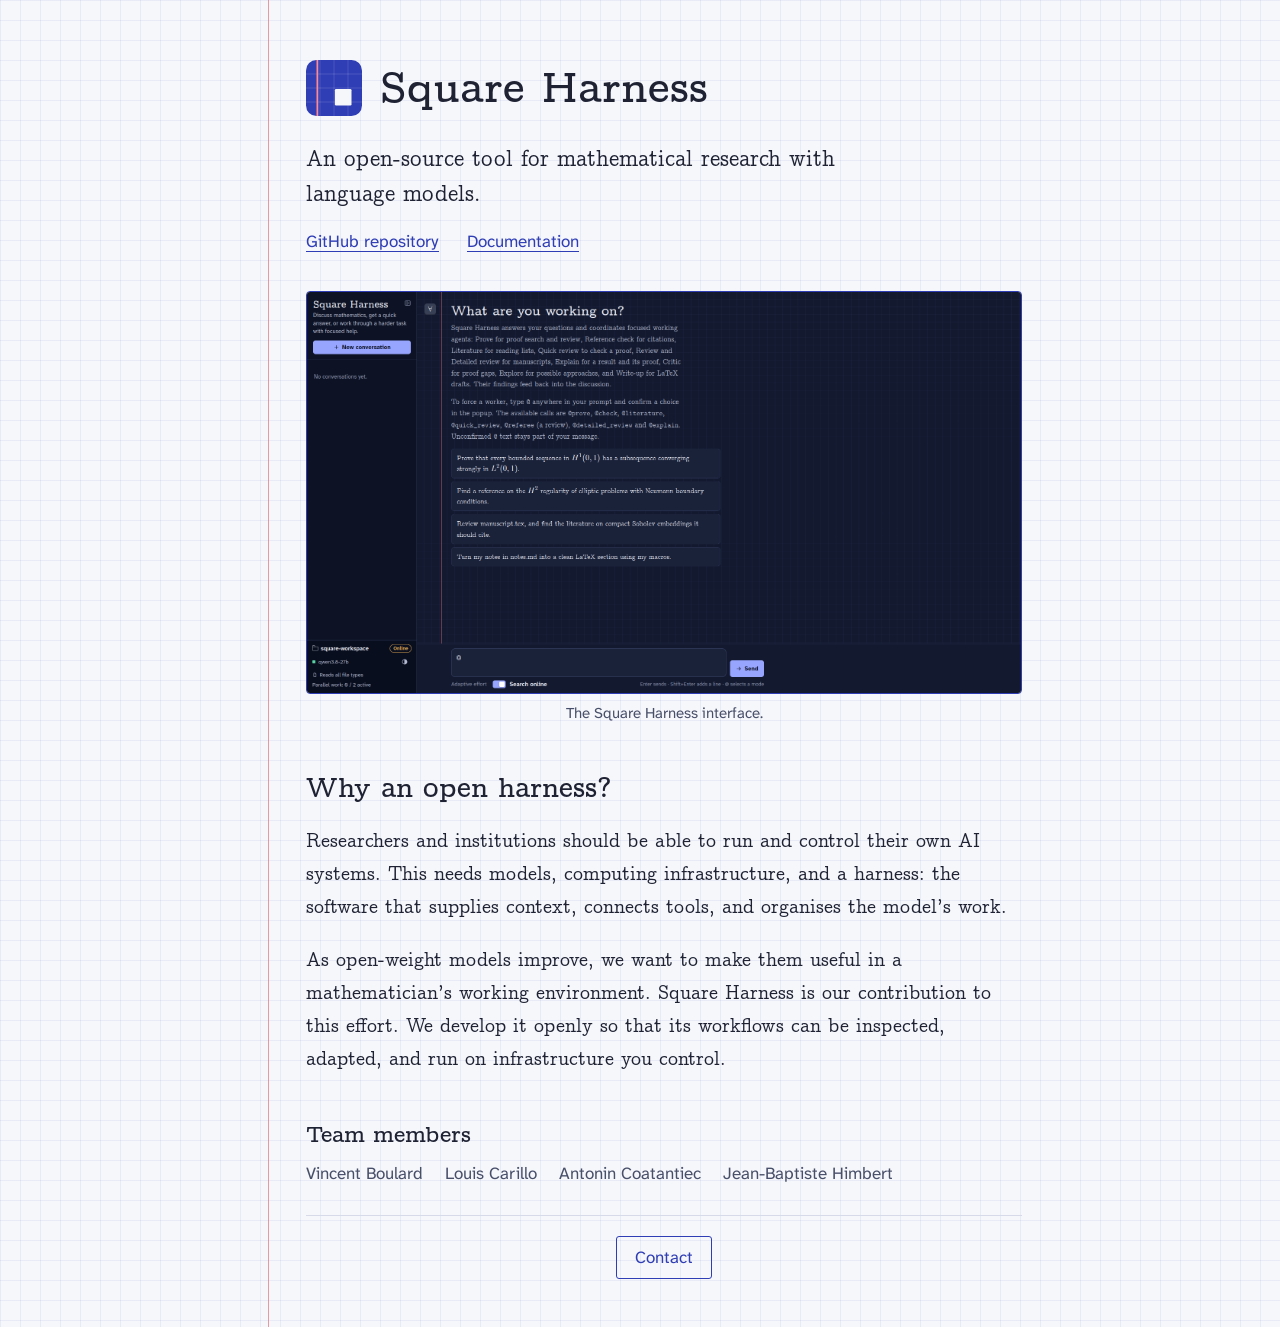
==== index.html @ 9dc06108 "Center the screenshot caption and contact button" ====
<!doctype html>
<html lang="en">
<head>
  <meta charset="utf-8">
  <meta name="viewport" content="width=device-width, initial-scale=1">
  <title>Square Harness | Open-source AI tools for mathematical research</title>
  <meta name="description" content="Square Harness is an open-source tool for mathematical research with language models, built for researchers who want to run and control their own AI systems.">
  <link rel="canonical" href="https://square-harness.github.io/">
  <meta name="robots" content="index, follow, max-image-preview:large">
  <meta name="color-scheme" content="light dark">
  <meta name="theme-color" content="#f6f7fb" media="(prefers-color-scheme: light)">
  <meta name="theme-color" content="#1a2033" media="(prefers-color-scheme: dark)">
  <link rel="icon" href="/assets/icon.svg" type="image/svg+xml">
  <link rel="icon" href="/assets/icon-192.png" type="image/png" sizes="192x192">
  <link rel="apple-touch-icon" href="/assets/apple-touch-icon.png">
  <link rel="preload" href="/assets/fonts/square-concrete-regular.woff2" as="font" type="font/woff2" crossorigin>
  <link rel="stylesheet" href="/style.css?v=20261031-centered-details">
  <script src="/contact.js?v=20261031-contact-dialog" defer></script>
  <meta property="og:type" content="website">
  <meta property="og:site_name" content="Square Harness">
  <meta property="og:title" content="Square Harness">
  <meta property="og:description" content="An open-source tool for mathematical research with language models. AI systems that researchers can run and control themselves.">
  <meta property="og:url" content="https://square-harness.github.io/">
  <meta property="og:image" content="https://square-harness.github.io/assets/icon-512.png">
  <meta property="og:image:width" content="512">
  <meta property="og:image:height" content="512">
  <meta property="og:image:alt" content="Square Harness notebook logo">
  <meta name="twitter:card" content="summary">
  <meta name="twitter:title" content="Square Harness">
  <meta name="twitter:description" content="An open-source tool for mathematical research with language models.">
  <meta name="twitter:image" content="https://square-harness.github.io/assets/icon-512.png">
  <meta name="twitter:image:alt" content="Square Harness notebook logo">
  <script type="application/ld+json">
  {
    "@context": "https://schema.org",
    "@graph": [
      {
        "@type": "WebSite",
        "@id": "https://square-harness.github.io/#website",
        "name": "Square Harness",
        "alternateName": "Square-Harness",
        "url": "https://square-harness.github.io/",
        "description": "An open-source tool for mathematical research with language models.",
        "inLanguage": "en",
        "publisher": { "@id": "https://square-harness.github.io/#organization" },
        "about": { "@id": "https://square-harness.github.io/#software" }
      },
      {
        "@type": "Organization",
        "@id": "https://square-harness.github.io/#organization",
        "name": "Square Harness",
        "url": "https://square-harness.github.io/",
        "logo": "https://square-harness.github.io/assets/icon-512.png",
        "sameAs": ["https://github.com/Square-Harness"]
      },
      {
        "@type": "SoftwareSourceCode",
        "@id": "https://square-harness.github.io/#software",
        "name": "Square Harness",
        "description": "An open-source harness for mathematical research with language models.",
        "url": "https://github.com/Square-Harness/Square-Harness",
        "codeRepository": "https://github.com/Square-Harness/Square-Harness",
        "programmingLanguage": "Python",
        "license": "https://www.apache.org/licenses/LICENSE-2.0"
      }
    ]
  }
  </script>
</head>
<body>
  <main class="page">
    <header>
      <img class="logo" src="/assets/icon.svg" alt="" width="56" height="56">
      <h1>Square Harness</h1>
    </header>
    <p class="intro">An open-source tool for mathematical research with language models.</p>
    <nav aria-label="Project links">
      <a href="https://github.com/Square-Harness/Square-Harness">GitHub repository</a>
      <a href="https://github.com/Square-Harness/Square-Harness/blob/main/docs/usage.md">Documentation</a>
    </nav>
    <figure class="interface">
      <a href="/assets/interface.png" aria-label="View the Square Harness interface at full size">
        <img src="/assets/interface.png" alt="Square Harness interface, with a conversation sidebar, mathematical prompt examples, and a message editor." width="1872" height="1053" style="display: block; max-width: 100%; height: auto;" decoding="async">
      </a>
      <figcaption>The Square Harness interface.</figcaption>
    </figure>
    <section aria-labelledby="why">
      <h2 id="why">Why an open harness?</h2>
      <p>Researchers and institutions should be able to run and control their own AI systems. This needs models, computing infrastructure, and a harness: the software that supplies context, connects tools, and organises the model’s work.</p>
      <p>As open-weight models improve, we want to make them useful in a mathematician’s working environment. Square Harness is our contribution to this effort. We develop it openly so that its workflows can be inspected, adapted, and run on infrastructure you control.</p>
    </section>
    <section class="team" aria-labelledby="team-title">
      <h2 id="team-title">Team members</h2>
      <div class="members">
        <a href="https://vincentboulard.fr/">Vincent Boulard</a>
        <a href="https://louiscarillo.github.io/">Louis Carillo</a>
        <a href="https://antonincoatantiec.github.io/">Antonin Coatantiec</a>
        <a href="https://jb-himbert.github.io/">Jean-Baptiste Himbert</a>
      </div>
    </section>
    <footer class="project-footer" id="contact">
      <button class="contact-open" type="button" data-contact-open aria-haspopup="dialog" aria-controls="contact-dialog" hidden>Contact</button>
    </footer>
    <noscript><p><a href="mailto:vincent.boulard@enpc.fr">Contact by email</a></p></noscript>
  </main>
  <dialog class="contact-dialog" id="contact-dialog" aria-labelledby="contact-title">
    <div class="dialog-header">
      <h2 id="contact-title">Contact</h2>
      <button class="contact-close" type="button" data-contact-close aria-label="Close contact form">×</button>
    </div>
    <form class="contact-form" action="https://formsubmit.co/vincent.boulard@enpc.fr" method="POST">
      <input type="hidden" name="_subject" value="Square Harness — contact">
      <input type="hidden" name="_next" value="https://square-harness.github.io/contact-sent.html">
      <input type="hidden" name="_template" value="table">
      <input class="honeypot" type="text" name="_honey" tabindex="-1" autocomplete="off" aria-hidden="true">
      <label>Your name
        <input type="text" name="name" autocomplete="name" maxlength="100" required autofocus>
      </label>
      <label>Your email
        <input type="email" name="email" autocomplete="email" maxlength="254" required>
      </label>
      <label>Message
        <textarea name="message" rows="4" maxlength="10000" required></textarea>
      </label>
      <button type="submit">Send message</button>
      <p class="service-note">Messages are sent through <a href="https://formsubmit.co/privacy.pdf">FormSubmit</a>.</p>
    </form>
  </dialog>
</body>
</html>
---- style.css ----
/* Colours, logo and fonts follow the Square Harness notebook interface. */
@font-face { font-family: "Square Concrete"; src: url("/assets/fonts/square-concrete-regular.woff2") format("woff2"); font-weight: 400; font-display: swap; }
@font-face { font-family: "Square Concrete"; src: url("/assets/fonts/square-concrete-bold.woff2") format("woff2"); font-weight: 700; font-display: swap; }
@font-face { font-family: "Atkinson Hyperlegible Next"; src: url("/assets/fonts/atkinson-hyperlegible-next-latin-wght-normal.woff2") format("woff2"); font-weight: 100 900; font-display: swap; }
:root {
  color-scheme: light;
  --paper: #f6f7fb;
  --grid: rgba(47, 62, 181, 0.07);
  --text: #1e2233;
  --text-2: #484f69;
  --ink: #2f3eb5;
  --margin: rgba(214, 64, 78, 0.5);
  --selection: rgba(47, 62, 181, 0.22);
  --line: #d6dae9;
}
* { box-sizing: border-box; }
html { -webkit-text-size-adjust: 100%; }
body {
  margin: 0;
  color: var(--text);
  background-color: var(--paper);
  background-image: linear-gradient(var(--grid) 1px, transparent 1px), linear-gradient(90deg, var(--grid) 1px, transparent 1px);
  background-size: 20px 20px;
  font: 20px/1.65 "Square Concrete", Georgia, serif;
}
.page { position: relative; max-width: 820px; min-height: 100svh; margin: auto; padding: 60px 28px 48px 76px; }
.page::before { position: absolute; top: 0; bottom: 0; left: 38px; border-left: 1px solid var(--margin); content: ""; }
header { display: flex; align-items: center; gap: 18px; }
.logo { display: block; flex: 0 0 auto; }
h1 { margin: 0; font-size: clamp(30px, 5vw, 42px); font-weight: 700; line-height: 1.2; }
.intro { max-width: 580px; margin: 26px 0 18px; font-size: 23px; line-height: 1.5; }
nav { display: flex; flex-wrap: wrap; gap: 10px 28px; font: 17px/1.5 "Atkinson Hyperlegible Next", system-ui, sans-serif; }
a { color: var(--ink); text-underline-offset: 4px; text-decoration-thickness: 1px; }
a:hover { text-decoration-thickness: 2px; }
a:focus-visible { outline: 2px solid var(--ink); outline-offset: 5px; }
section { margin-top: 46px; }
h2 { margin: 0 0 18px; font-size: 27px; line-height: 1.3; }
p { margin: 0 0 20px; }
.interface { width: 100%; max-width: 100%; min-width: 0; margin: 36px 0 0; }
.interface a { display: block; }
.interface img { display: block; width: 100%; max-width: 100%; height: auto; border: 1px solid var(--ink); border-radius: 4px; }
figcaption { margin-top: 8px; color: var(--text-2); font: 15px/1.5 "Atkinson Hyperlegible Next", system-ui, sans-serif; text-align: center; }
.team h2 { font-size: 22px; margin-bottom: 12px; }
.members { display: flex; flex-wrap: wrap; gap: 8px 22px; margin: 0; font: 17px/1.5 "Atkinson Hyperlegible Next", system-ui, sans-serif; }
.project-footer { border-top: 1px solid var(--line); margin-top: 28px; padding-top: 20px; font: 17px/1.5 "Atkinson Hyperlegible Next", system-ui, sans-serif; text-align: center; }
.members a { color: var(--text-2); text-decoration: none; }
.members a:hover { color: var(--ink); text-decoration: underline; }
.contact-open { padding: 8px 18px; border: 1px solid var(--ink); border-radius: 3px; background: transparent; color: var(--ink); font: inherit; cursor: pointer; }
.contact-dialog { width: min(460px, calc(100% - 32px)); max-width: none; max-height: calc(100svh - 32px); padding: 24px; border: 1px solid var(--line); border-radius: 6px; background: var(--paper); color: var(--text); box-shadow: 0 12px 48px rgba(0, 0, 0, 0.25); }
.contact-dialog::backdrop { background: rgba(10, 14, 25, 0.6); }
.dialog-header { display: flex; align-items: center; justify-content: space-between; gap: 20px; margin-bottom: 18px; }
.dialog-header h2 { margin: 0; }
.contact-close { padding: 0 5px; border: 0; background: transparent; color: var(--text-2); font: 28px/1 "Atkinson Hyperlegible Next", system-ui, sans-serif; cursor: pointer; }
.contact-open:focus-visible, .contact-close:focus-visible { outline: 2px solid var(--ink); outline-offset: 4px; }
html:has(dialog[open]) { overflow: hidden; }
.contact-form { display: grid; gap: 14px; margin: 0; font: 17px/1.5 "Atkinson Hyperlegible Next", system-ui, sans-serif; }
.contact-form label { display: grid; gap: 6px; }
.contact-form input, .contact-form textarea { width: 100%; border: 1px solid var(--text-2); border-radius: 3px; padding: 10px 12px; background: var(--paper); color: var(--text); font: inherit; }
.contact-form textarea { resize: vertical; min-height: 110px; }
.contact-form button { justify-self: start; border: 1px solid var(--ink); border-radius: 3px; padding: 9px 20px; background: var(--ink); color: var(--paper); font: inherit; cursor: pointer; }
.contact-form :focus-visible { outline: 2px solid var(--ink); outline-offset: 3px; }
.contact-form .service-note { margin: 0; color: var(--text-2); font-size: 14px; }
.contact-form .honeypot { display: none; }
::selection { background: var(--selection); }
@media (max-width: 560px) {
  body { font-size: 18px; }
  .page { padding: 36px 22px 36px 42px; }
  .page::before { left: 22px; }
  header { gap: 12px; }
  .logo { width: 44px; height: 44px; }
  h1 { font-size: clamp(26px, 7vw, 34px); }
  .intro { margin-top: 24px; font-size: 21px; }
  section { margin-top: 34px; }
  h2 { font-size: 24px; }
  .members { gap: 8px 18px; }
  .contact-dialog { padding: 20px; }
}
@media (prefers-color-scheme: dark) {
  :root {
    color-scheme: dark;
    --paper: #1a2033;
    --grid: rgba(143, 160, 255, 0.055);
    --text: #e6e8f2;
    --text-2: #b3b9d0;
    --ink: #97a4ff;
    --margin: rgba(255, 123, 132, 0.4);
    --selection: rgba(151, 164, 255, 0.28);
    --line: #2d3552;
  }
}
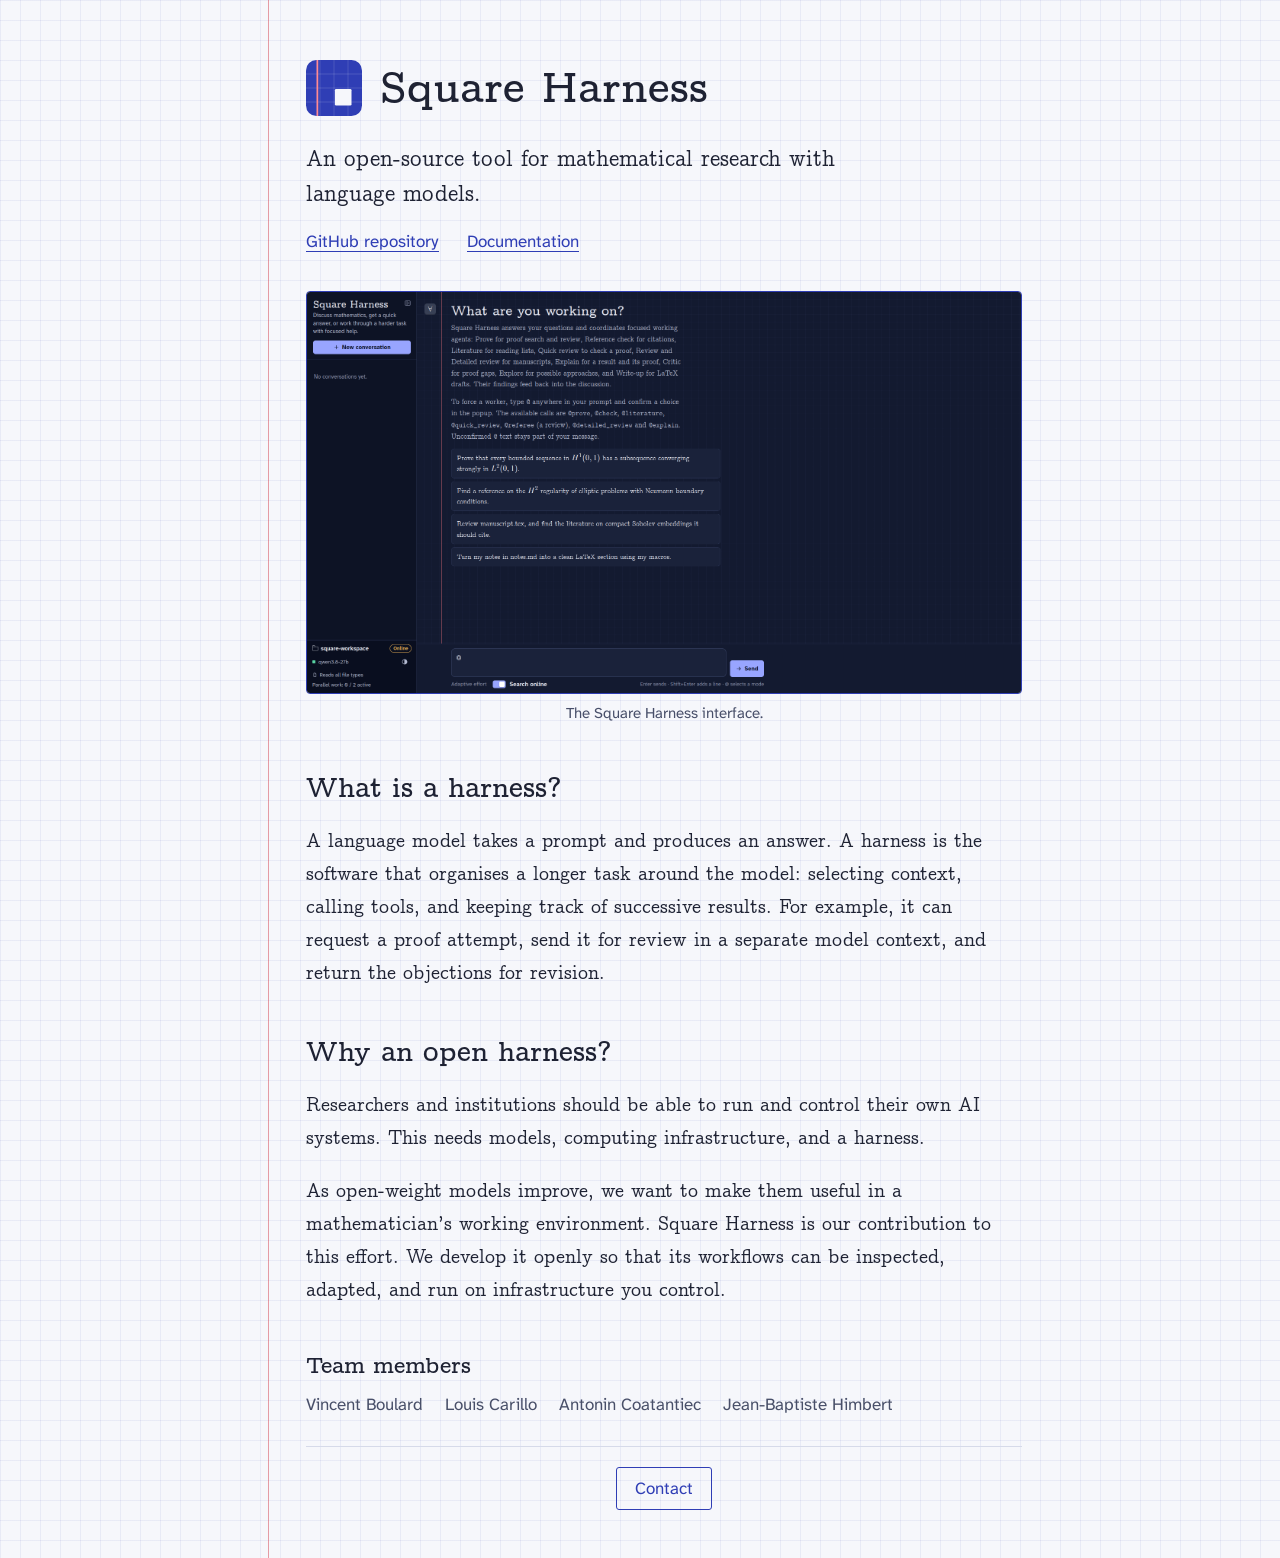
==== commit 4795c9fa: "Explain what a harness does before introducing the motivation" ====
--- a/index.html
+++ b/index.html
@@ -84,9 +84,13 @@
       </a>
       <figcaption>The Square Harness interface.</figcaption>
     </figure>
+    <section aria-labelledby="what">
+      <h2 id="what">What is a harness?</h2>
+      <p>A language model takes a prompt and produces an answer. A harness is the software that organises a longer task around the model: selecting context, calling tools, and keeping track of successive results. For example, it can request a proof attempt, send it for review in a separate model context, and return the objections for revision.</p>
+    </section>
     <section aria-labelledby="why">
       <h2 id="why">Why an open harness?</h2>
-      <p>Researchers and institutions should be able to run and control their own AI systems. This needs models, computing infrastructure, and a harness: the software that supplies context, connects tools, and organises the model’s work.</p>
+      <p>Researchers and institutions should be able to run and control their own AI systems. This needs models, computing infrastructure, and a harness.</p>
       <p>As open-weight models improve, we want to make them useful in a mathematician’s working environment. Square Harness is our contribution to this effort. We develop it openly so that its workflows can be inspected, adapted, and run on infrastructure you control.</p>
     </section>
     <section class="team" aria-labelledby="team-title">
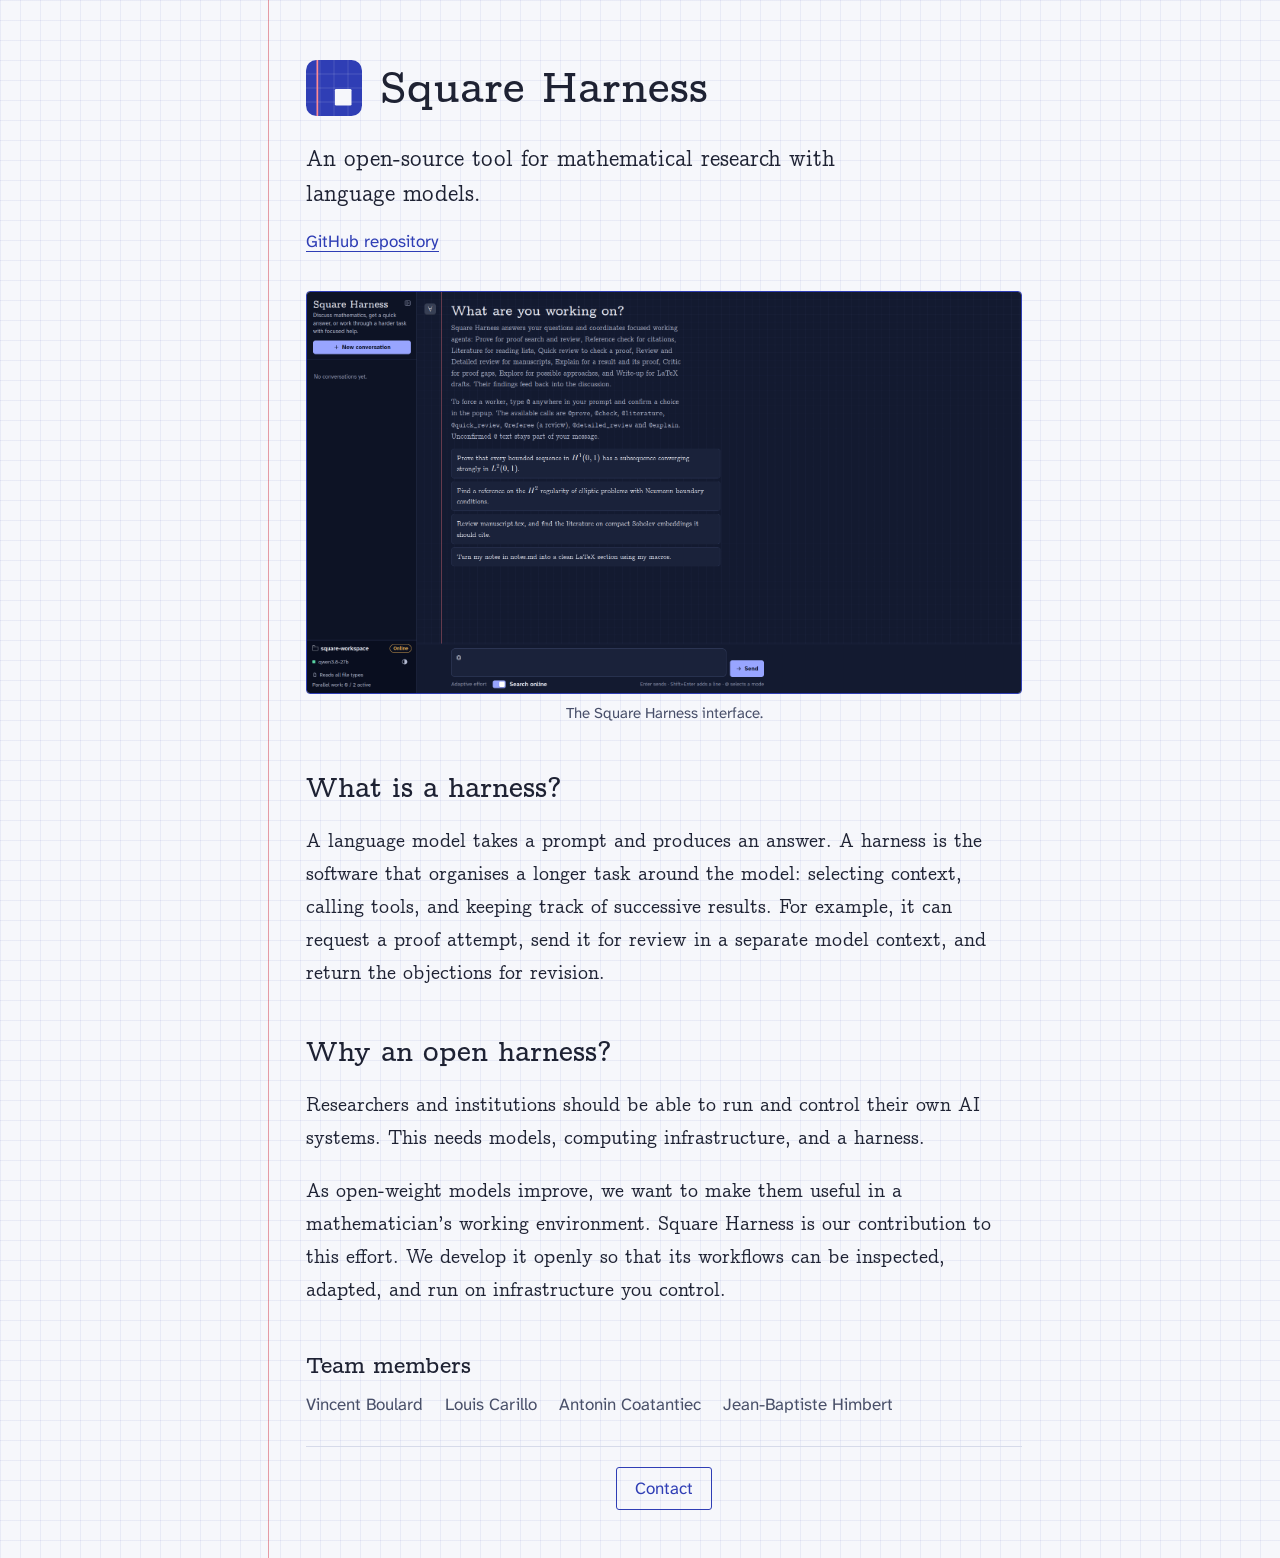
==== commit 97cb8f0c: "Remove Documentation link from homepage" ====
--- a/index.html
+++ b/index.html
@@ -15,7 +15,7 @@
   <link rel="apple-touch-icon" href="/assets/apple-touch-icon.png">
   <link rel="preload" href="/assets/fonts/square-concrete-regular.woff2" as="font" type="font/woff2" crossorigin>
   <link rel="stylesheet" href="/style.css?v=20261031-centered-details">
-  <script src="/contact.js?v=20261031-contact-dialog" defer></script>
+  <script src="/contact.js?v=20261031-slack" defer></script>
   <meta property="og:type" content="website">
   <meta property="og:site_name" content="Square Harness">
   <meta property="og:title" content="Square Harness">
@@ -76,7 +76,6 @@
     <p class="intro">An open-source tool for mathematical research with language models.</p>
     <nav aria-label="Project links">
       <a href="https://github.com/Square-Harness/Square-Harness">GitHub repository</a>
-      <a href="https://github.com/Square-Harness/Square-Harness/blob/main/docs/usage.md">Documentation</a>
     </nav>
     <figure class="interface">
       <a href="/assets/interface.png" aria-label="View the Square Harness interface at full size">
@@ -112,10 +111,7 @@
       <h2 id="contact-title">Contact</h2>
       <button class="contact-close" type="button" data-contact-close aria-label="Close contact form">×</button>
     </div>
-    <form class="contact-form" action="https://formsubmit.co/vincent.boulard@enpc.fr" method="POST">
-      <input type="hidden" name="_subject" value="Square Harness — contact">
-      <input type="hidden" name="_next" value="https://square-harness.github.io/contact-sent.html">
-      <input type="hidden" name="_template" value="table">
+    <form class="contact-form" action="https://square-harness-contact.vboulard07.chatgpt.site/contact" method="POST">
       <input class="honeypot" type="text" name="_honey" tabindex="-1" autocomplete="off" aria-hidden="true">
       <label>Your name
         <input type="text" name="name" autocomplete="name" maxlength="100" required autofocus>
@@ -127,7 +123,7 @@
         <textarea name="message" rows="4" maxlength="10000" required></textarea>
       </label>
       <button type="submit">Send message</button>
-      <p class="service-note">Messages are sent through <a href="https://formsubmit.co/privacy.pdf">FormSubmit</a>.</p>
+      <p class="service-note" data-contact-status role="status" aria-live="polite"></p>
     </form>
   </dialog>
 </body>
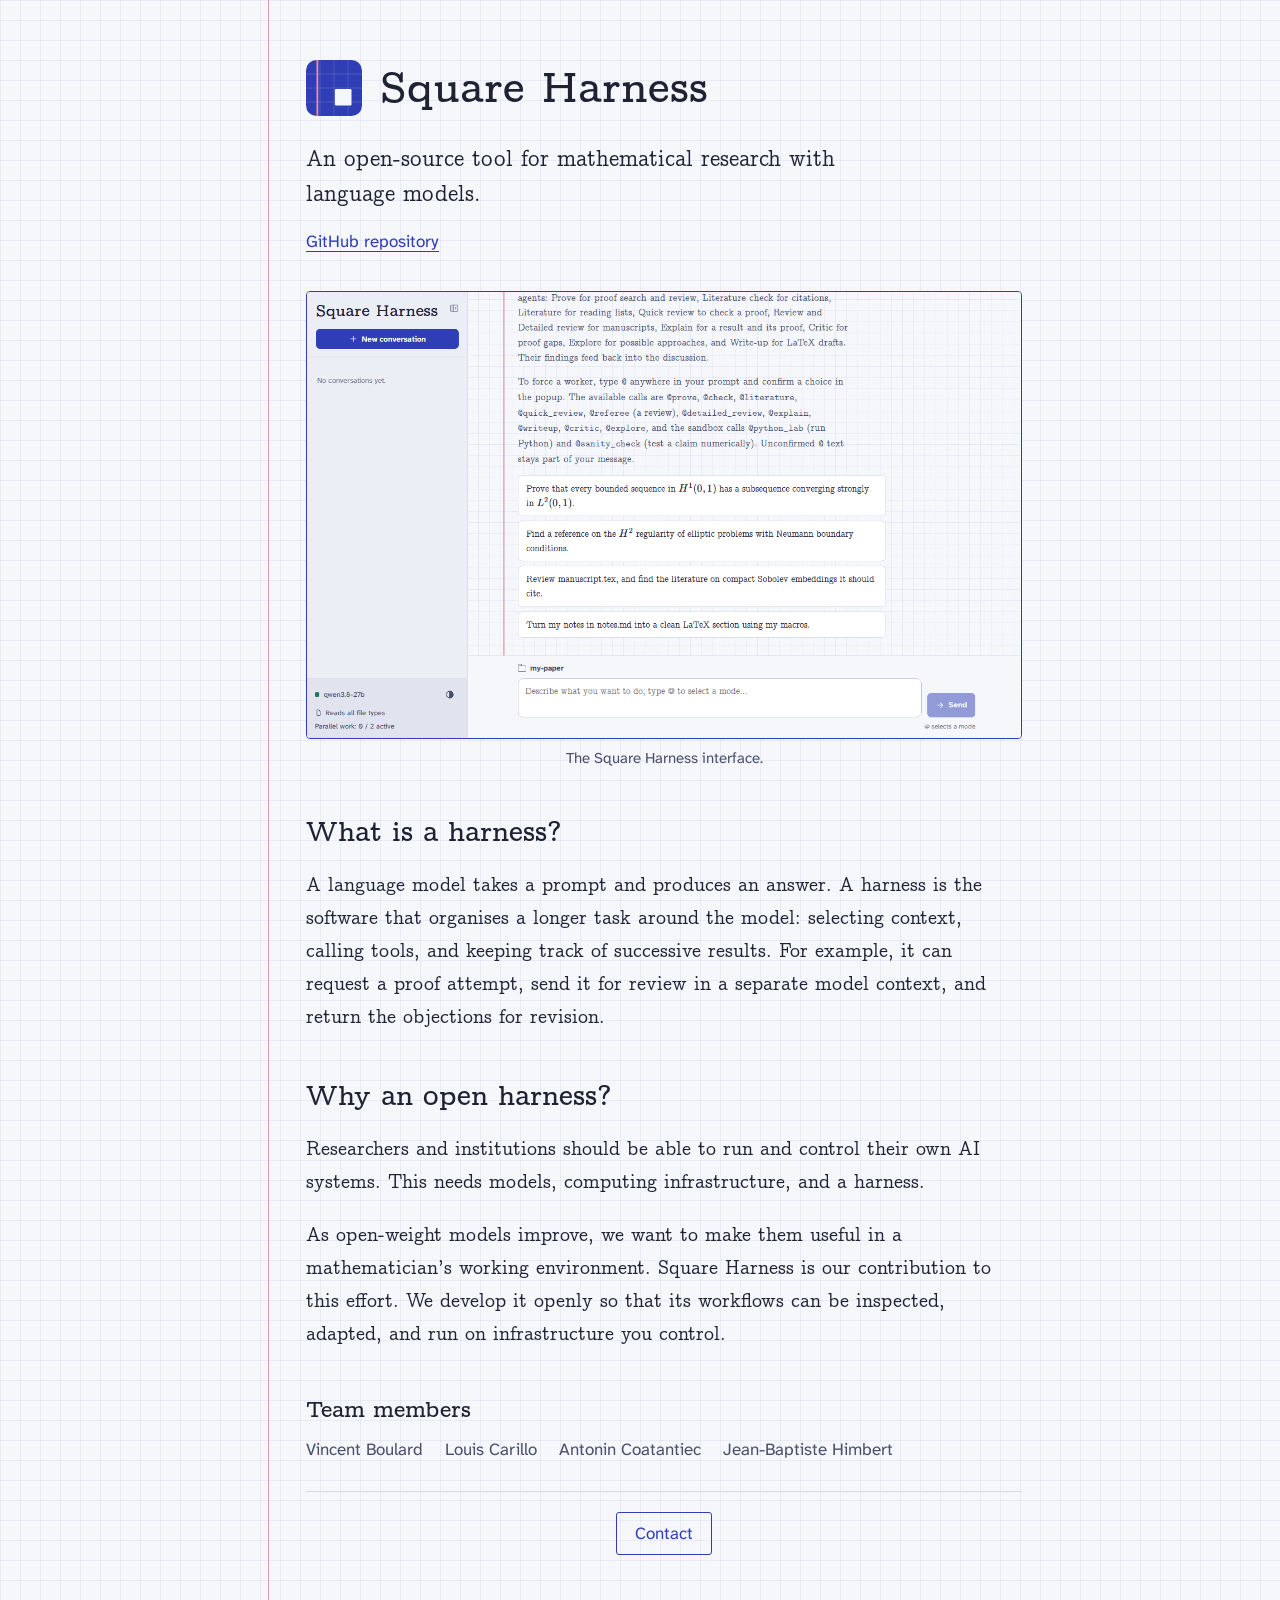
==== commit 0a49cdc4: "Replace homepage screenshot with animated demo" ====
--- a/index.html
+++ b/index.html
@@ -78,8 +78,8 @@
       <a href="https://github.com/Square-Harness/Square-Harness">GitHub repository</a>
     </nav>
     <figure class="interface">
-      <a href="/assets/interface.png" aria-label="View the Square Harness interface at full size">
-        <img src="/assets/interface.png" alt="Square Harness interface, with a conversation sidebar, mathematical prompt examples, and a message editor." width="1872" height="1053" style="display: block; max-width: 100%; height: auto;" decoding="async">
+      <a href="/assets/demo.gif" aria-label="View the Square Harness demo at full size">
+        <img src="/assets/demo.gif" alt="Animated demonstration of the Square Harness interface." width="1280" height="800" style="display: block; max-width: 100%; height: auto;" decoding="async">
       </a>
       <figcaption>The Square Harness interface.</figcaption>
     </figure>
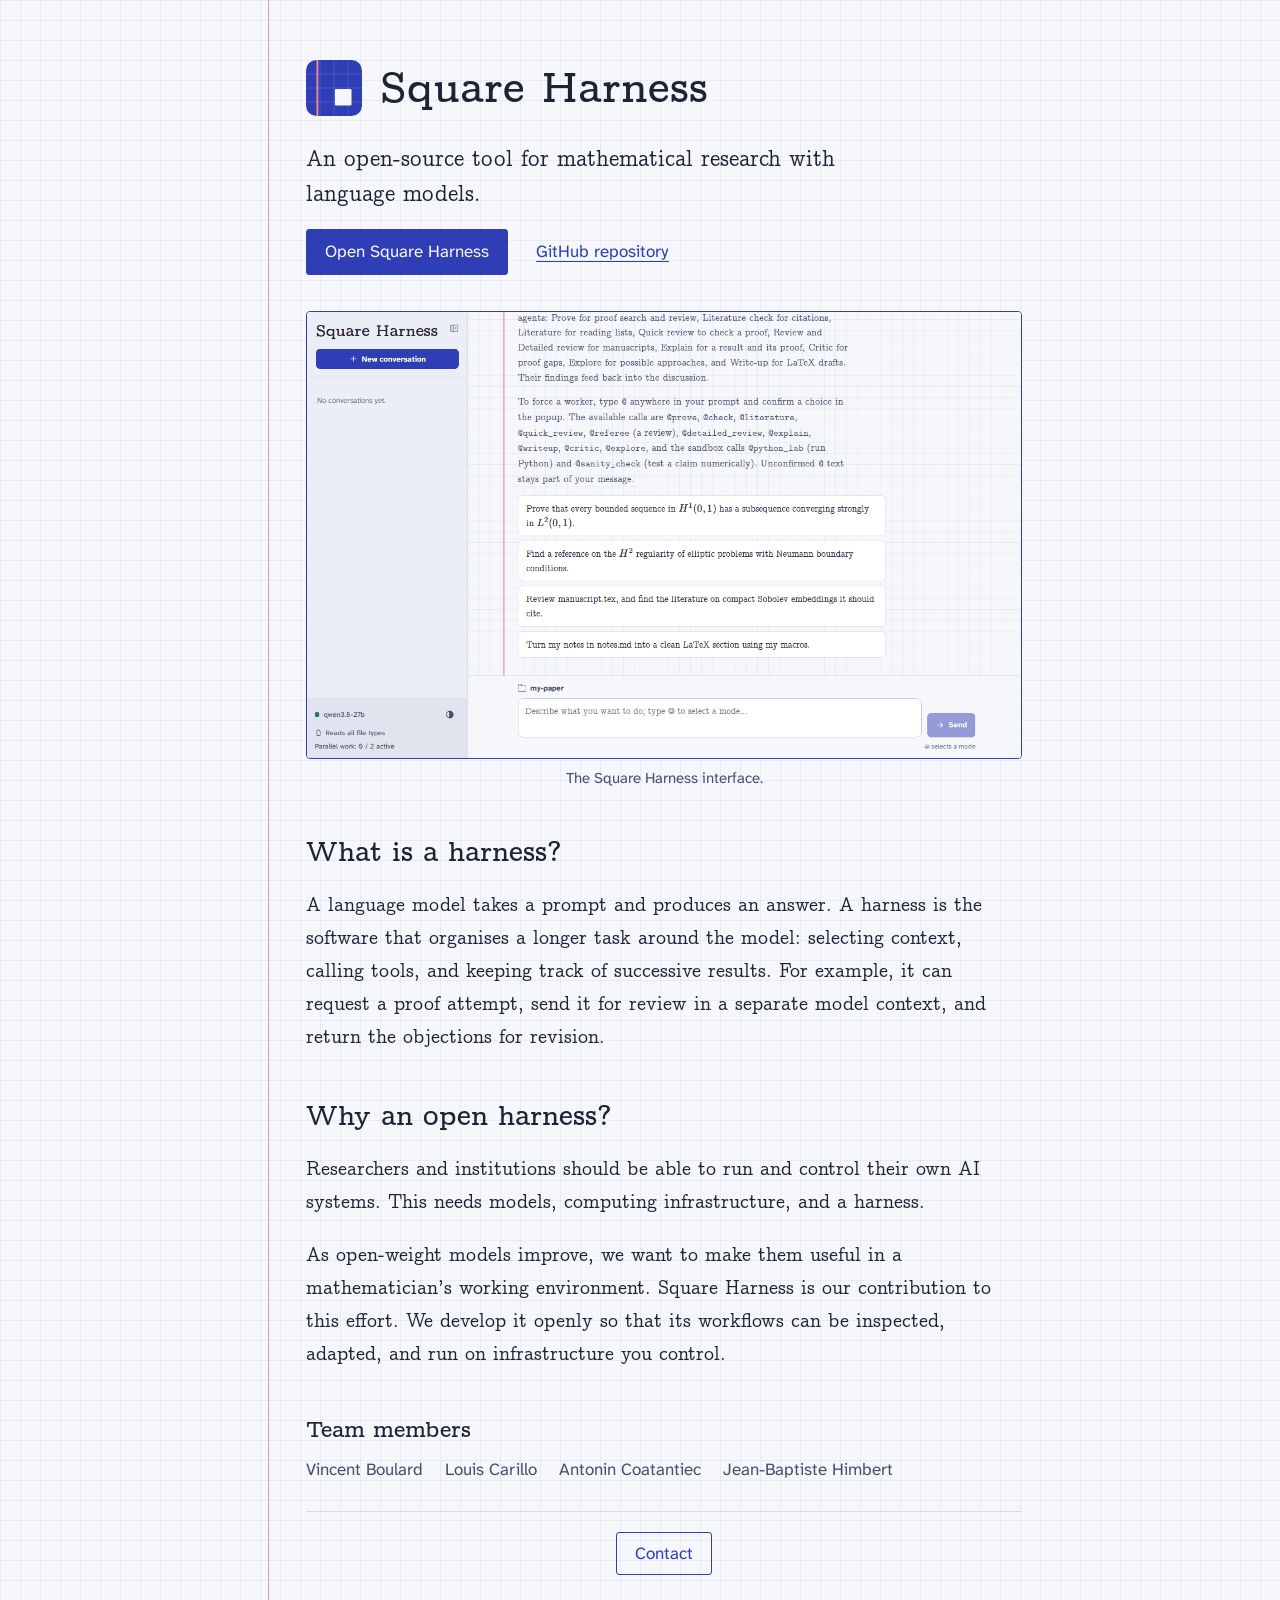
==== commit ea27b719: "Publish website at squareharness.org with app access" ====
--- a/index.html
+++ b/index.html
@@ -5,30 +5,32 @@
   <meta name="viewport" content="width=device-width, initial-scale=1">
   <title>Square Harness | Open-source AI tools for mathematical research</title>
   <meta name="description" content="Square Harness is an open-source tool for mathematical research with language models, built for researchers who want to run and control their own AI systems.">
-  <link rel="canonical" href="https://square-harness.github.io/">
+  <link rel="canonical" href="https://squareharness.org/">
   <meta name="robots" content="index, follow, max-image-preview:large">
   <meta name="color-scheme" content="light dark">
   <meta name="theme-color" content="#f6f7fb" media="(prefers-color-scheme: light)">
   <meta name="theme-color" content="#1a2033" media="(prefers-color-scheme: dark)">
-  <link rel="icon" href="/assets/icon.svg" type="image/svg+xml">
-  <link rel="icon" href="/assets/icon-192.png" type="image/png" sizes="192x192">
+  <link rel="icon" href="/favicon.ico?v=20261102" sizes="16x16 32x32 48x48">
+  <link rel="icon" href="/assets/favicon-16.png?v=20261102" type="image/png" sizes="16x16">
+  <link rel="icon" href="/assets/favicon-32.png?v=20261102" type="image/png" sizes="32x32">
+  <link rel="icon" href="/assets/icon.svg?v=20261102" type="image/svg+xml" sizes="any">
   <link rel="apple-touch-icon" href="/assets/apple-touch-icon.png">
   <link rel="preload" href="/assets/fonts/square-concrete-regular.woff2" as="font" type="font/woff2" crossorigin>
-  <link rel="stylesheet" href="/style.css?v=20261031-centered-details">
+  <link rel="stylesheet" href="/style.css?v=20261108-app-link">
   <script src="/contact.js?v=20261031-slack" defer></script>
   <meta property="og:type" content="website">
   <meta property="og:site_name" content="Square Harness">
   <meta property="og:title" content="Square Harness">
   <meta property="og:description" content="An open-source tool for mathematical research with language models. AI systems that researchers can run and control themselves.">
-  <meta property="og:url" content="https://square-harness.github.io/">
-  <meta property="og:image" content="https://square-harness.github.io/assets/icon-512.png">
+  <meta property="og:url" content="https://squareharness.org/">
+  <meta property="og:image" content="https://squareharness.org/assets/icon-512.png">
   <meta property="og:image:width" content="512">
   <meta property="og:image:height" content="512">
   <meta property="og:image:alt" content="Square Harness notebook logo">
   <meta name="twitter:card" content="summary">
   <meta name="twitter:title" content="Square Harness">
   <meta name="twitter:description" content="An open-source tool for mathematical research with language models.">
-  <meta name="twitter:image" content="https://square-harness.github.io/assets/icon-512.png">
+  <meta name="twitter:image" content="https://squareharness.org/assets/icon-512.png">
   <meta name="twitter:image:alt" content="Square Harness notebook logo">
   <script type="application/ld+json">
   {
@@ -36,26 +38,26 @@
     "@graph": [
       {
         "@type": "WebSite",
-        "@id": "https://square-harness.github.io/#website",
+        "@id": "https://squareharness.org/#website",
         "name": "Square Harness",
         "alternateName": "Square-Harness",
-        "url": "https://square-harness.github.io/",
+        "url": "https://squareharness.org/",
         "description": "An open-source tool for mathematical research with language models.",
         "inLanguage": "en",
-        "publisher": { "@id": "https://square-harness.github.io/#organization" },
-        "about": { "@id": "https://square-harness.github.io/#software" }
+        "publisher": { "@id": "https://squareharness.org/#organization" },
+        "about": { "@id": "https://squareharness.org/#software" }
       },
       {
         "@type": "Organization",
-        "@id": "https://square-harness.github.io/#organization",
+        "@id": "https://squareharness.org/#organization",
         "name": "Square Harness",
-        "url": "https://square-harness.github.io/",
-        "logo": "https://square-harness.github.io/assets/icon-512.png",
+        "url": "https://squareharness.org/",
+        "logo": "https://squareharness.org/assets/icon-512.png",
         "sameAs": ["https://github.com/Square-Harness"]
       },
       {
         "@type": "SoftwareSourceCode",
-        "@id": "https://square-harness.github.io/#software",
+        "@id": "https://squareharness.org/#software",
         "name": "Square Harness",
         "description": "An open-source harness for mathematical research with language models.",
         "url": "https://github.com/Square-Harness/Square-Harness",
@@ -75,6 +77,7 @@
     </header>
     <p class="intro">An open-source tool for mathematical research with language models.</p>
     <nav aria-label="Project links">
+      <a class="app-open" href="https://app.squareharness.org" title="Sign in with your invited email address">Open Square Harness</a>
       <a href="https://github.com/Square-Harness/Square-Harness">GitHub repository</a>
     </nav>
     <figure class="interface">
--- a/style.css
+++ b/style.css
@@ -29,10 +29,12 @@
 .logo { display: block; flex: 0 0 auto; }
 h1 { margin: 0; font-size: clamp(30px, 5vw, 42px); font-weight: 700; line-height: 1.2; }
 .intro { max-width: 580px; margin: 26px 0 18px; font-size: 23px; line-height: 1.5; }
-nav { display: flex; flex-wrap: wrap; gap: 10px 28px; font: 17px/1.5 "Atkinson Hyperlegible Next", system-ui, sans-serif; }
+nav { display: flex; align-items: center; flex-wrap: wrap; gap: 10px 28px; font: 17px/1.5 "Atkinson Hyperlegible Next", system-ui, sans-serif; }
 a { color: var(--ink); text-underline-offset: 4px; text-decoration-thickness: 1px; }
 a:hover { text-decoration-thickness: 2px; }
 a:focus-visible { outline: 2px solid var(--ink); outline-offset: 5px; }
+.app-open { display: inline-flex; align-items: center; padding: 9px 18px; border: 1px solid var(--ink); border-radius: 3px; background: var(--ink); color: var(--paper); text-decoration: none; }
+.app-open:hover { text-decoration: underline; }
 section { margin-top: 46px; }
 h2 { margin: 0 0 18px; font-size: 27px; line-height: 1.3; }
 p { margin: 0 0 20px; }
